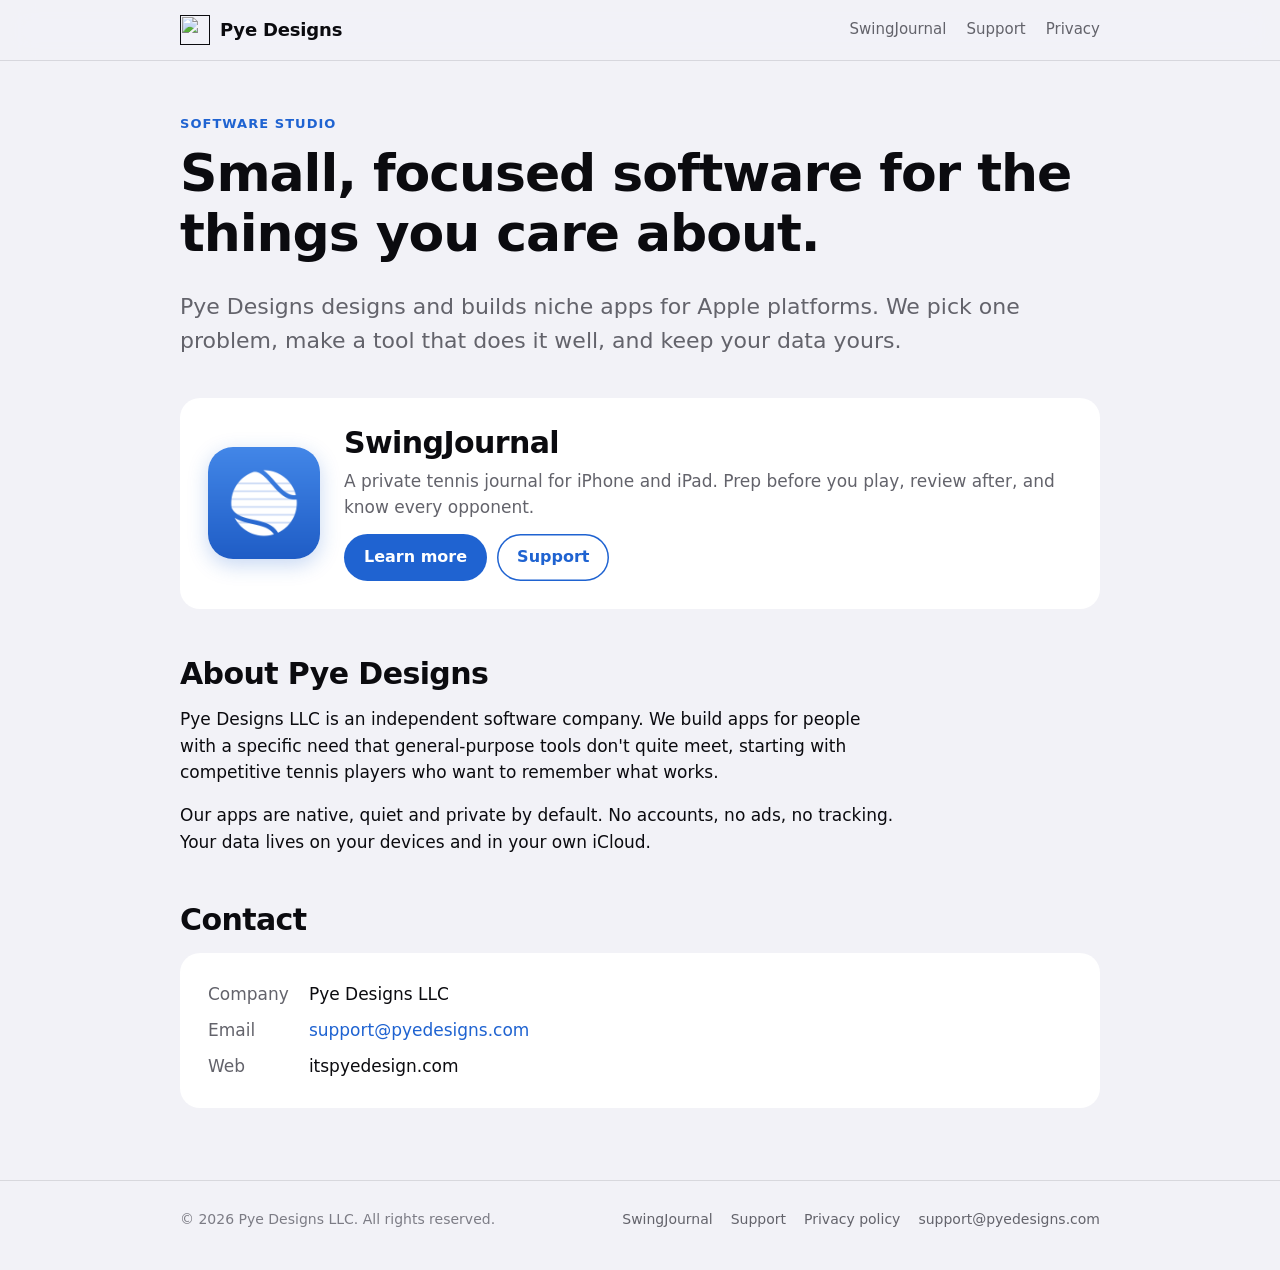
==== index.html @ 352f2ef8 "Add the Pye Designs website Co-Authored-By: Claude Opus 5.5 <noreply@anthropic.com> Claude-Session: " ====
<!doctype html>
<html lang="en">
<head>
<meta charset="utf-8">
<meta name="viewport" content="width=device-width, initial-scale=1">
<title>Pye Designs</title>
<meta name="description" content="Pye Designs makes small, focused, private apps for iPhone and iPad, including SwingJournal, a tennis journal.">
<link rel="icon" href="favicon.svg" type="image/svg+xml">
<link rel="apple-touch-icon" href="assets/apple-touch-icon.png">
<link rel="stylesheet" href="assets/site.css">
</head>
<body>
<header class="site"><div class="wrap">
<a class="brand" href=""><img src="assets/mark.svg" alt=""><span>Pye Designs</span></a>
<nav class="main" aria-label="Main"><a href="swingjournal/">SwingJournal</a><a href="support/">Support</a><a href="privacy/">Privacy</a></nav>
</div></header>
<main><div class="wrap">

<div class="eyebrow">Software studio</div>
<h1>Small, focused software for the things you care about.</h1>
<p class="lede">Pye Designs designs and builds niche apps for Apple platforms. We pick one problem, make a tool that does it well, and keep your data yours.</p>

<div class="card product">
  <img src="assets/swingjournal-icon.png" alt="SwingJournal app icon">
  <div>
    <h2>SwingJournal</h2>
    <p>A private tennis journal for iPhone and iPad. Prep before you play, review after, and know every opponent.</p>
    <div class="actions"><a class="btn" href="swingjournal/">Learn more</a><a class="btn ghost" href="support/">Support</a></div>
  </div>
</div>

<h2>About Pye Designs</h2>
<div class="prose">
<p>Pye Designs LLC is an independent software company. We build apps for people with a specific need that general-purpose tools don't quite meet, starting with competitive tennis players who want to remember what works.</p>
<p>Our apps are native, quiet and private by default. No accounts, no ads, no tracking. Your data lives on your devices and in your own iCloud.</p>
</div>

<h2>Contact</h2>
<div class="card">
<dl class="contact">
  <dt>Company</dt><dd>Pye Designs LLC</dd>
  <dt>Email</dt><dd><a href="mailto:support@pyedesigns.com">support@pyedesigns.com</a></dd>
  <dt>Web</dt><dd>itspyedesign.com</dd>
</dl>
</div>

</div></main>
<footer class="site"><div class="wrap">
<div>&copy; 2026 Pye Designs LLC. All rights reserved.</div>
<nav aria-label="Footer"><a href="swingjournal/">SwingJournal</a><a href="support/">Support</a><a href="privacy/">Privacy policy</a><a href="mailto:support@pyedesigns.com">support@pyedesigns.com</a></nav>
</div></footer>
</body>
</html>
---- assets/site.css ----
:root{
  --bg:#F2F2F7; --card:#FFFFFF; --label:#0B0B0F; --label2:#63636B; --label3:#7C7C85;
  --accent:#1F63D1; --accent-ink:#1F63D1; --on-accent:#FFFFFF; --line:rgba(60,60,67,.14);
  --f-display:-apple-system,BlinkMacSystemFont,"SF Pro Display","SF Pro",system-ui,"Segoe UI",Roboto,"Helvetica Neue",Arial,sans-serif;
  --f-text:-apple-system,BlinkMacSystemFont,"SF Pro Text","SF Pro",system-ui,"Segoe UI",Roboto,"Helvetica Neue",Arial,sans-serif;
  --r:20px; --w:960px;
  color-scheme:light dark;
}
@media (prefers-color-scheme:dark){
  :root{ --bg:#000000; --card:#1C1C1E; --label:#FFFFFF; --label2:#A3A3AB; --label3:#8A8A93;
    --accent:#2A6FDE; --accent-ink:#6AA3FF; --line:rgba(235,235,245,.14); }
}
*{box-sizing:border-box}
html{-webkit-text-size-adjust:100%}
body{margin:0;background:var(--bg);color:var(--label);font:17px/1.55 var(--f-text);-webkit-font-smoothing:antialiased}
a{color:var(--accent-ink);text-decoration:none}
a:hover{text-decoration:underline}
.wrap{max-width:var(--w);margin:0 auto;padding:0 20px}
header.site{position:sticky;top:0;z-index:10;background:color-mix(in srgb,var(--bg) 82%,transparent);backdrop-filter:saturate(180%) blur(16px);-webkit-backdrop-filter:saturate(180%) blur(16px);border-bottom:1px solid var(--line)}
header.site .wrap{display:flex;align-items:center;justify-content:space-between;height:60px;gap:16px}
.brand{display:flex;white-space:nowrap;align-items:center;gap:10px;color:var(--label);font:600 18px/1 var(--f-display);letter-spacing:-.01em}
.brand img{width:30px;height:30px}
.brand:hover{text-decoration:none}
nav.main{display:flex;gap:20px;font-size:15px}
nav.main a{color:var(--label2)}
nav.main a[aria-current="page"]{color:var(--label);font-weight:600}
main{padding:56px 0 72px}
h1,h2,h3{font-family:var(--f-display);letter-spacing:-.02em;line-height:1.15;margin:0 0 .5em}
h1{font-size:clamp(34px,6vw,52px);font-weight:700}
h2{font-size:clamp(24px,3.4vw,30px);font-weight:700;margin-top:1.6em}
h3{font-size:19px;font-weight:600}
p{margin:0 0 1em}
.lede{font-size:clamp(19px,2.4vw,22px);color:var(--label2);max-width:40em}
.eyebrow{font:600 13px/1 var(--f-text);text-transform:uppercase;letter-spacing:.08em;color:var(--accent-ink);margin-bottom:14px}
.card{background:var(--card);border-radius:var(--r);padding:28px}
.grid{display:grid;gap:16px;grid-template-columns:repeat(auto-fit,minmax(260px,1fr))}
.product{display:flex;gap:24px;align-items:center;margin-top:40px}
.product img{width:112px;height:112px;border-radius:25px;flex:none;box-shadow:0 6px 20px rgba(31,99,209,.25)}
.product h2{margin:0 0 .25em}
.product p{color:var(--label2);margin-bottom:.8em}
.btn{display:inline-block;background:var(--accent);color:var(--on-accent);font-weight:600;font-size:16px;padding:11px 20px;border-radius:999px}
.btn:hover{text-decoration:none;filter:brightness(1.08)}
.btn.ghost{background:transparent;color:var(--accent-ink);box-shadow:inset 0 0 0 1.5px currentColor}
.actions{display:flex;flex-wrap:wrap;gap:10px}
.hero-app{display:flex;flex-direction:column;align-items:flex-start;gap:6px}
.hero-app img{width:128px;height:128px;border-radius:29px;margin-bottom:22px;box-shadow:0 8px 28px rgba(31,99,209,.28)}
.pill{display:inline-block;font-size:14px;font-weight:600;color:var(--label2);background:var(--card);border-radius:999px;padding:6px 12px;margin:18px 0 26px}
.features{margin-top:44px}
.features .card h3{margin-bottom:.35em}
.features .card p{color:var(--label2);margin:0;font-size:16px}
.prices{margin-top:12px}
.prices .card{text-align:left}
.price{font:700 30px/1.1 var(--f-display);margin:.2em 0 .1em}
.muted{color:var(--label2)}
.small{font-size:14px;color:var(--label3)}
.prose{max-width:42em}
.prose h2{font-size:22px;margin-top:1.8em}
.prose ul{padding-left:1.2em}
dl.contact{display:grid;grid-template-columns:max-content 1fr;gap:10px 20px;margin:0}
dl.contact dt{color:var(--label2)}
dl.contact dd{margin:0;font-weight:500}
footer.site{border-top:1px solid var(--line);padding:28px 0 40px;font-size:14px;color:var(--label3)}
footer.site .wrap{display:flex;flex-wrap:wrap;justify-content:space-between;gap:12px}
footer.site nav{display:flex;flex-wrap:wrap;gap:18px}
footer.site a{color:var(--label2)}
@media (max-width:600px){
  nav.main{gap:12px;font-size:14px}
  .brand{font-size:16px;gap:8px}
  .brand img{width:26px;height:26px}

  .product{flex-direction:column;align-items:flex-start}
  main{padding:36px 0 56px}
}
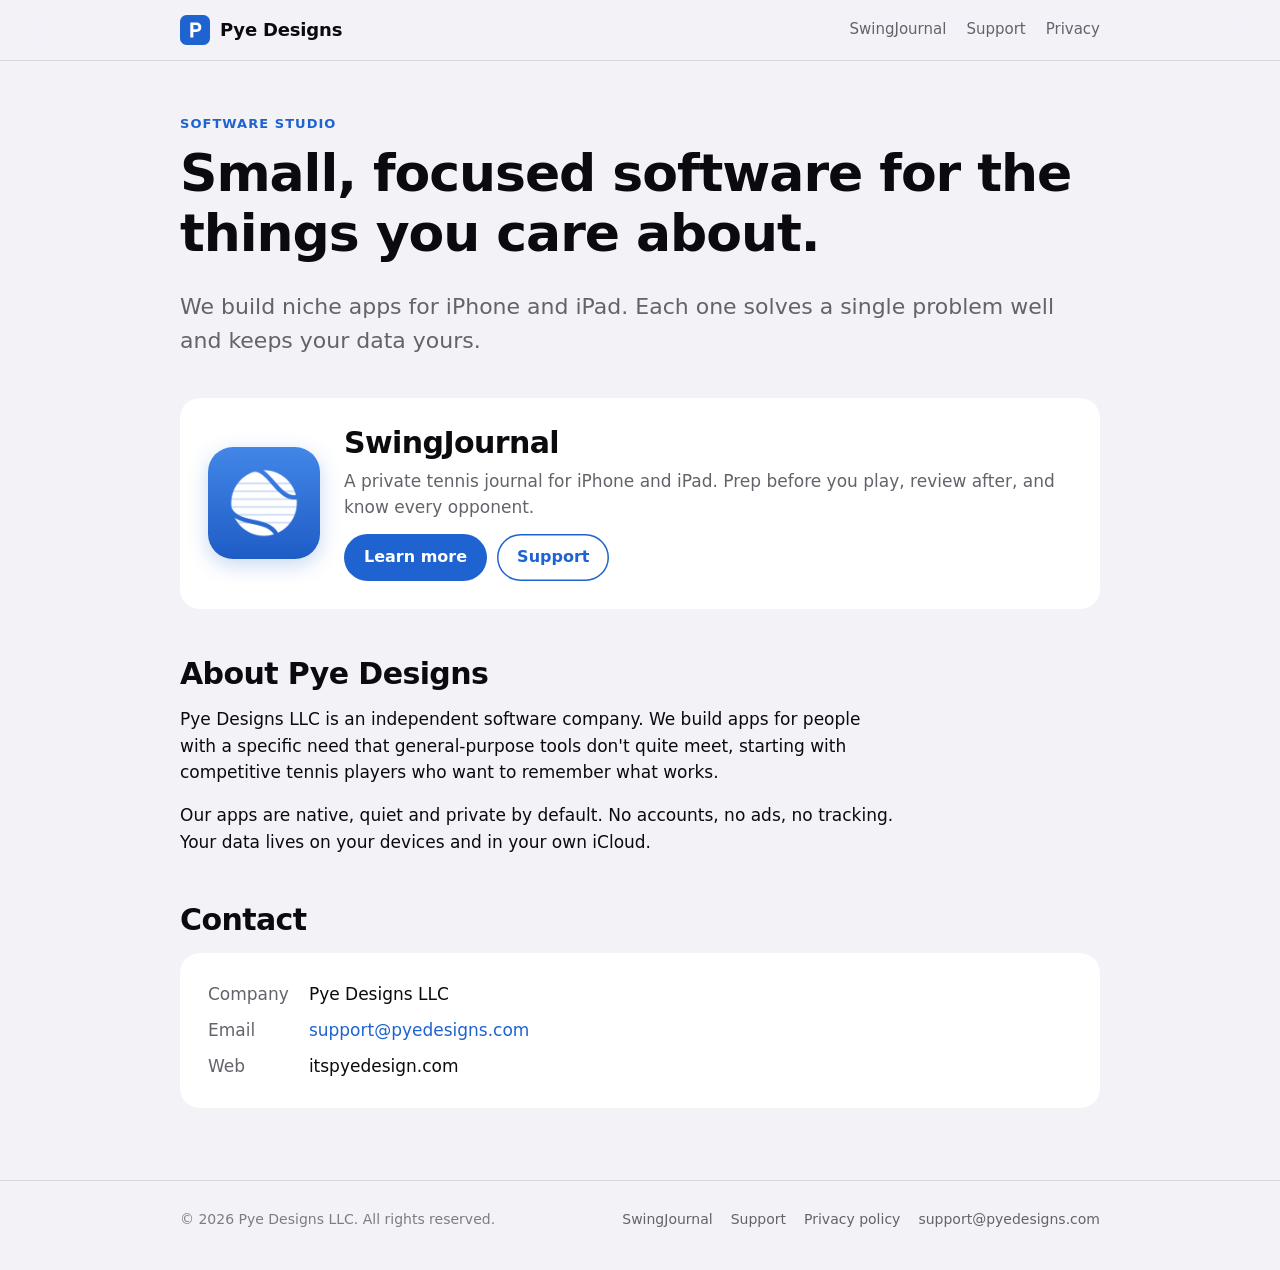
==== commit 1a8b73fc: "Reword the home page intro Co-Authored-By: Claude Opus 5.5 <noreply@anthropic.com> Claude-Session: h" ====
--- a/index.html
+++ b/index.html
@@ -18,7 +18,7 @@
 
 <div class="eyebrow">Software studio</div>
 <h1>Small, focused software for the things you care about.</h1>
-<p class="lede">Pye Designs designs and builds niche apps for Apple platforms. We pick one problem, make a tool that does it well, and keep your data yours.</p>
+<p class="lede">We build niche apps for iPhone and iPad. Each one solves a single problem well and keeps your data yours.</p>
 
 <div class="card product">
   <img src="assets/swingjournal-icon.png" alt="SwingJournal app icon">
